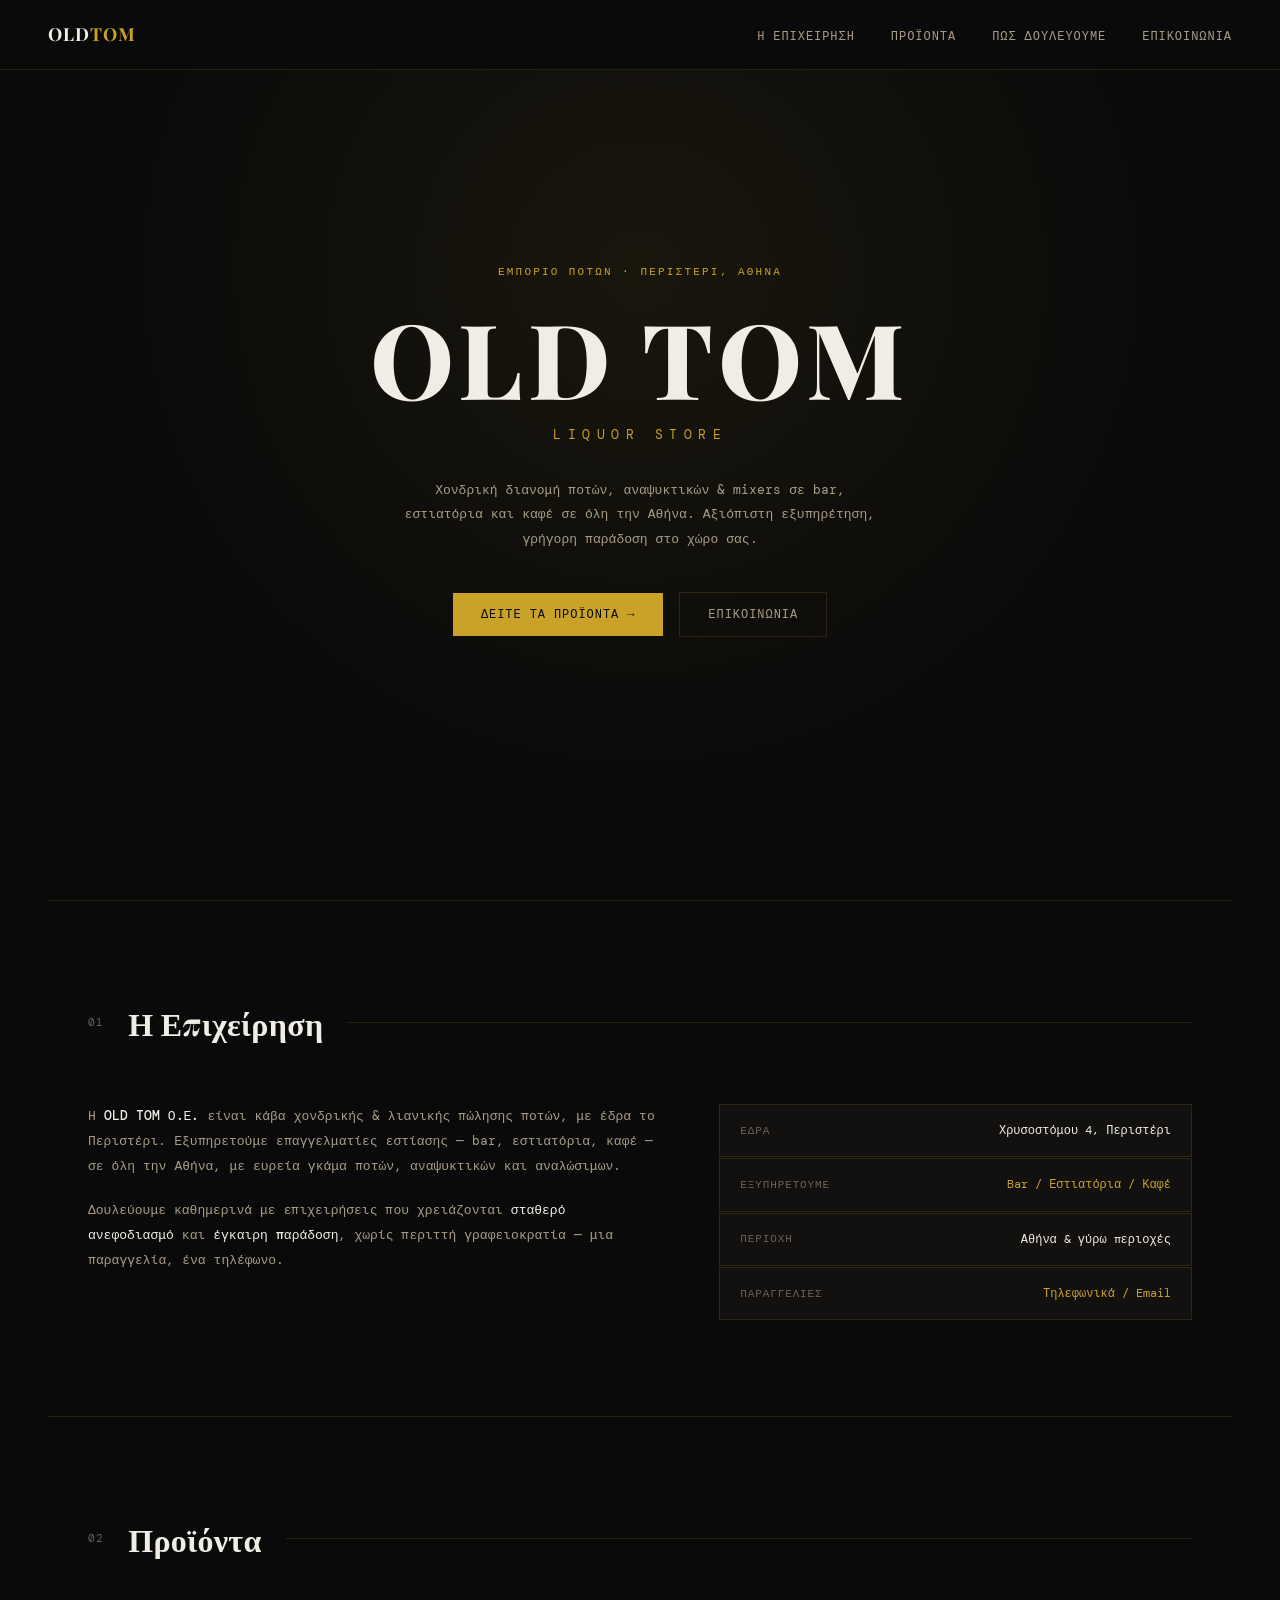
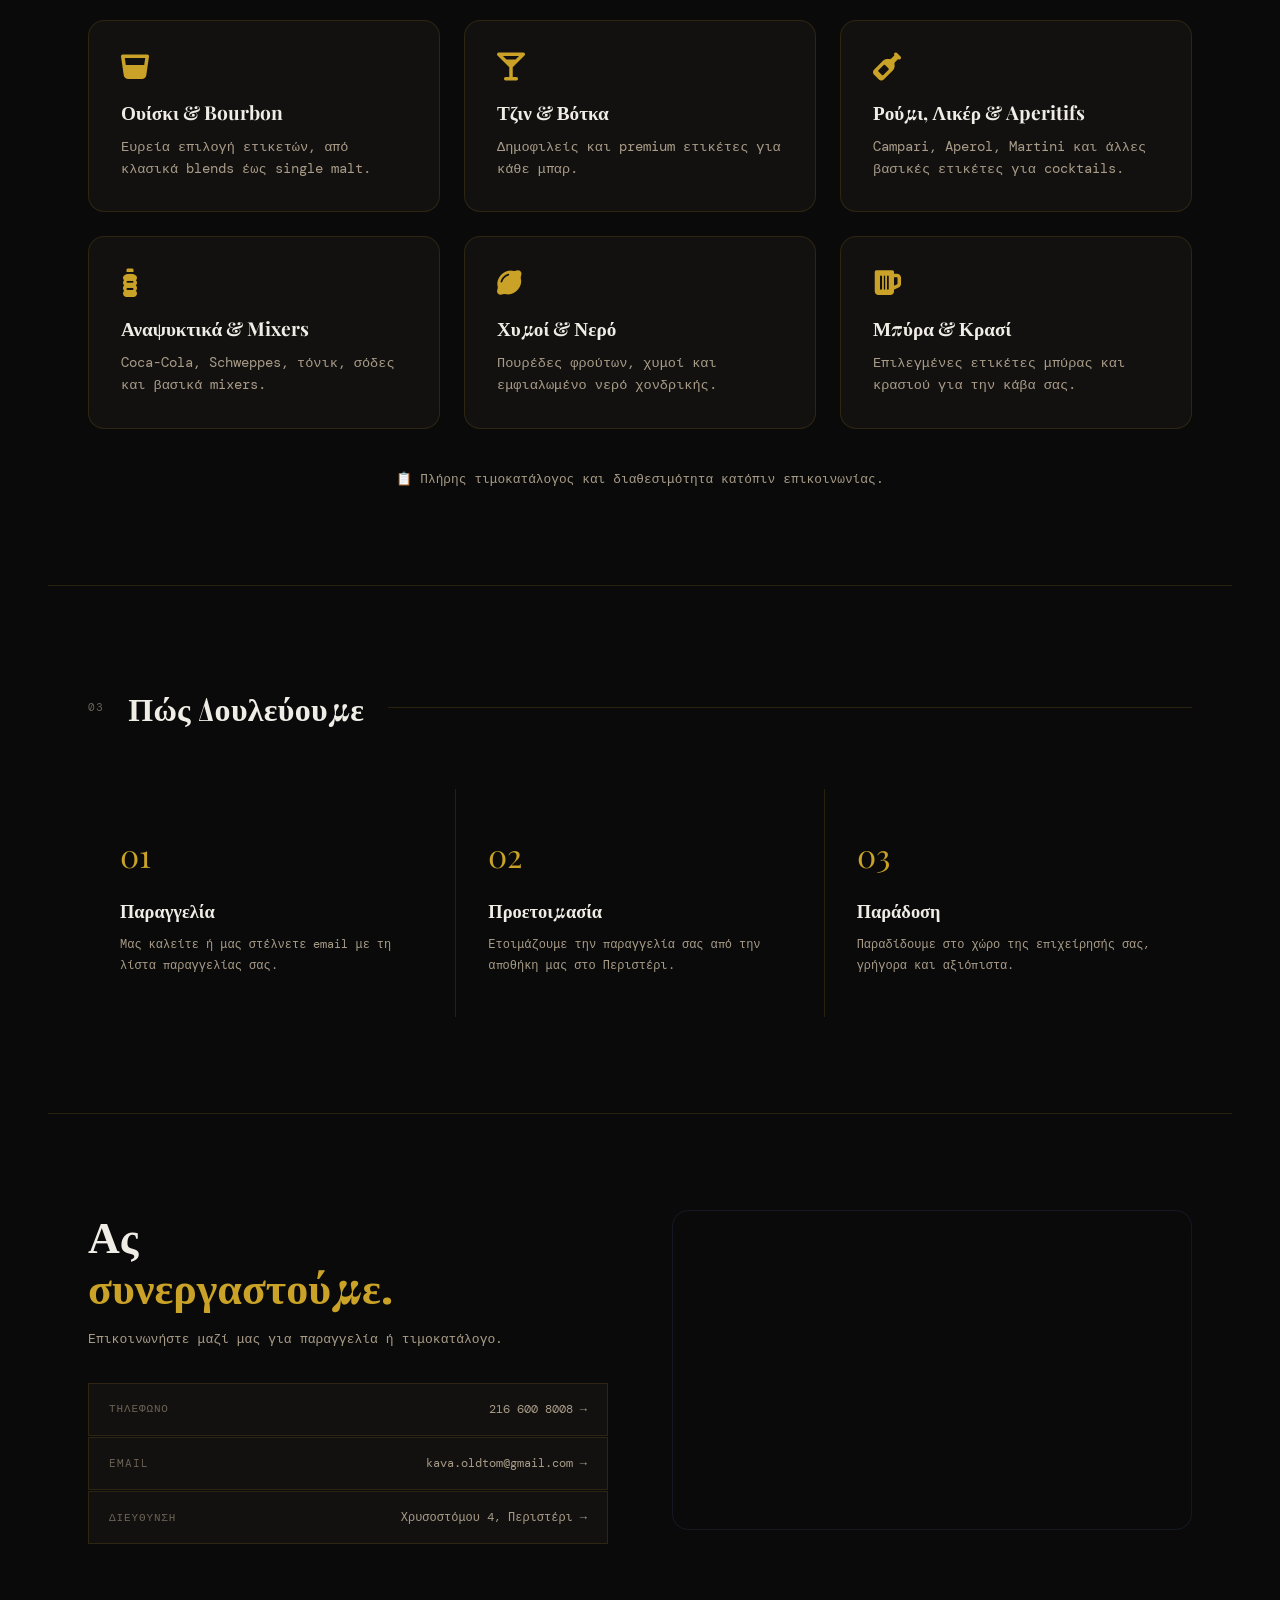
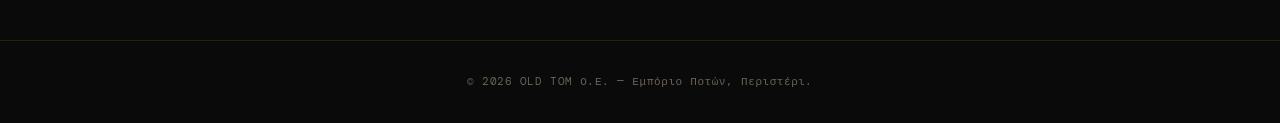
==== index.html @ d813fbea "Add initial OLD TOM liquor store site draft Demo built from business info on delivery slips (name, a" ====
<!DOCTYPE html>
<html lang="el">
<head>
<meta charset="UTF-8">
<meta name="viewport" content="width=device-width, initial-scale=1.0">
<meta name="description" content="OLD TOM – Εμπόριο Ποτών. Χονδρική διανομή ποτών, αναψυκτικών και mixers σε bar, εστιατόρια και καφέ στην Αθήνα. Γρήγορη παράδοση, αξιόπιστη εξυπηρέτηση.">
<title>OLD TOM | Εμπόριο Ποτών – Περιστέρι, Αθήνα</title>
<link rel="canonical" href="https://oldtom.gr/">
<link rel="icon" href="data:image/svg+xml,%3Csvg xmlns='http://www.w3.org/2000/svg' viewBox='0 0 64 64'%3E%3Crect width='64' height='64' rx='14' fill='%230a0a0a'/%3E%3Ctext x='32' y='43' font-family='Georgia,serif' font-size='30' font-weight='700' fill='%23c9a227' text-anchor='middle'%3EOT%3C/text%3E%3C/svg%3E">
<meta property="og:type" content="website">
<meta property="og:site_name" content="OLD TOM">
<meta property="og:title" content="OLD TOM | Εμπόριο Ποτών – Περιστέρι, Αθήνα">
<meta property="og:description" content="Χονδρική διανομή ποτών, αναψυκτικών και mixers σε bar, εστιατόρια και καφέ στην Αθήνα.">
<link href="https://fonts.googleapis.com/css2?family=Playfair+Display:wght@600;700;800&family=DM+Mono:wght@300;400;500&display=swap" rel="stylesheet">
<link rel="stylesheet" href="https://cdnjs.cloudflare.com/ajax/libs/font-awesome/6.5.2/css/all.min.css">
<link rel="stylesheet" href="style.css">
</head>
<body>

<nav>
  <div class="nav-logo">OLD<span>TOM</span></div>
  <ul class="nav-links">
    <li><a href="#about">Η Επιχείρηση</a></li>
    <li><a href="#products">Προϊόντα</a></li>
    <li><a href="#how">Πώς Δουλεύουμε</a></li>
    <li><a href="#contact">Επικοινωνία</a></li>
  </ul>
  <button class="menu-toggle" aria-label="Toggle menu" aria-expanded="false">
    <span></span><span></span><span></span>
  </button>
</nav>

<header class="hero">
  <div class="hero-inner">
    <div class="hero-tag">Εμπόριο Ποτών · Περιστέρι, Αθήνα</div>
    <h1 class="hero-name">OLD TOM</h1>
    <p class="hero-sub">LIQUOR STORE</p>
    <p class="hero-desc">Χονδρική διανομή ποτών, αναψυκτικών &amp; mixers σε bar, εστιατόρια και καφέ σε όλη την Αθήνα. Αξιόπιστη εξυπηρέτηση, γρήγορη παράδοση στο χώρο σας.</p>
    <div class="hero-ctas">
      <a href="#products" class="btn-primary">Δείτε τα προϊόντα →</a>
      <a href="#contact" class="btn-ghost">Επικοινωνία</a>
    </div>
  </div>
</header>

<div class="full-divider"></div>

<section id="about">
  <div class="section-header reveal">
    <span class="section-num">01</span>
    <h2 class="section-title">Η Επιχείρηση</h2>
    <div class="section-line"></div>
  </div>
  <div class="about-grid">
    <div class="about-text reveal">
      <p>Η <strong>OLD TOM Ο.Ε.</strong> είναι κάβα χονδρικής &amp; λιανικής πώλησης ποτών, με έδρα το Περιστέρι. Εξυπηρετούμε επαγγελματίες εστίασης — bar, εστιατόρια, καφέ — σε όλη την Αθήνα, με ευρεία γκάμα ποτών, αναψυκτικών και αναλώσιμων.</p>
      <p>Δουλεύουμε καθημερινά με επιχειρήσεις που χρειάζονται <strong>σταθερό ανεφοδιασμό</strong> και <strong>έγκαιρη παράδοση</strong>, χωρίς περιττή γραφειοκρατία — μια παραγγελία, ένα τηλέφωνο.</p>
    </div>
    <div class="about-details reveal">
      <div class="detail-row"><span class="detail-key">Έδρα</span><span class="detail-val">Χρυσοστόμου 4, Περιστέρι</span></div>
      <div class="detail-row"><span class="detail-key">Εξυπηρετούμε</span><span class="detail-val accent">Bar / Εστιατόρια / Καφέ</span></div>
      <div class="detail-row"><span class="detail-key">Περιοχή</span><span class="detail-val">Αθήνα &amp; γύρω περιοχές</span></div>
      <div class="detail-row"><span class="detail-key">Παραγγελίες</span><span class="detail-val accent">Τηλεφωνικά / Email</span></div>
    </div>
  </div>
</section>

<div class="full-divider"></div>

<section id="products">
  <div class="section-header reveal">
    <span class="section-num">02</span>
    <h2 class="section-title">Προϊόντα</h2>
    <div class="section-line"></div>
  </div>
  <div class="products-grid reveal">
    <div class="product-card">
      <i class="fas fa-whiskey-glass product-icon"></i>
      <h3>Ουίσκι &amp; Bourbon</h3>
      <p>Ευρεία επιλογή ετικετών, από κλασικά blends έως single malt.</p>
    </div>
    <div class="product-card">
      <i class="fas fa-martini-glass product-icon"></i>
      <h3>Τζιν &amp; Βότκα</h3>
      <p>Δημοφιλείς και premium ετικέτες για κάθε μπαρ.</p>
    </div>
    <div class="product-card">
      <i class="fas fa-wine-bottle product-icon"></i>
      <h3>Ρούμι, Λικέρ &amp; Aperitifs</h3>
      <p>Campari, Aperol, Martini και άλλες βασικές ετικέτες για cocktails.</p>
    </div>
    <div class="product-card">
      <i class="fas fa-bottle-water product-icon"></i>
      <h3>Αναψυκτικά &amp; Mixers</h3>
      <p>Coca-Cola, Schweppes, τόνικ, σόδες και βασικά mixers.</p>
    </div>
    <div class="product-card">
      <i class="fas fa-lemon product-icon"></i>
      <h3>Χυμοί &amp; Νερό</h3>
      <p>Πουρέδες φρούτων, χυμοί και εμφιαλωμένο νερό χονδρικής.</p>
    </div>
    <div class="product-card">
      <i class="fas fa-beer-mug-empty product-icon"></i>
      <h3>Μπύρα &amp; Κρασί</h3>
      <p>Επιλεγμένες ετικέτες μπύρας και κρασιού για την κάβα σας.</p>
    </div>
  </div>
  <div class="note">📋 Πλήρης τιμοκατάλογος και διαθεσιμότητα κατόπιν επικοινωνίας.</div>
</section>

<div class="full-divider"></div>

<section id="how">
  <div class="section-header reveal">
    <span class="section-num">03</span>
    <h2 class="section-title">Πώς Δουλεύουμε</h2>
    <div class="section-line"></div>
  </div>
  <div class="steps-grid reveal">
    <div class="step-card">
      <div class="step-num">01</div>
      <h3>Παραγγελία</h3>
      <p>Μας καλείτε ή μας στέλνετε email με τη λίστα παραγγελίας σας.</p>
    </div>
    <div class="step-card">
      <div class="step-num">02</div>
      <h3>Προετοιμασία</h3>
      <p>Ετοιμάζουμε την παραγγελία σας από την αποθήκη μας στο Περιστέρι.</p>
    </div>
    <div class="step-card">
      <div class="step-num">03</div>
      <h3>Παράδοση</h3>
      <p>Παραδίδουμε στο χώρο της επιχείρησής σας, γρήγορα και αξιόπιστα.</p>
    </div>
  </div>
</section>

<div class="full-divider"></div>

<section id="contact">
  <div class="contact-inner">
    <div class="contact-left reveal">
      <h2>Ας<br><span>συνεργαστούμε.</span></h2>
      <p>Επικοινωνήστε μαζί μας για παραγγελία ή τιμοκατάλογο.</p>
      <div class="contact-links">
        <a href="tel:+302166008008" class="contact-link"><span class="contact-link-label">Τηλέφωνο</span><span class="contact-link-val">216 600 8008 →</span></a>
        <a href="mailto:kava.oldtom@gmail.com" class="contact-link"><span class="contact-link-label">Email</span><span class="contact-link-val">kava.oldtom@gmail.com →</span></a>
        <a href="https://www.google.com/maps/search/?api=1&query=Χρυσοστόμου+4+Περιστέρι" target="_blank" rel="noopener noreferrer" class="contact-link"><span class="contact-link-label">Διεύθυνση</span><span class="contact-link-val">Χρυσοστόμου 4, Περιστέρι →</span></a>
      </div>
    </div>
    <div class="contact-right reveal">
      <iframe title="Χάρτης OLD TOM" class="map-embed" loading="lazy" referrerpolicy="no-referrer-when-downgrade" src="https://www.google.com/maps?q=Χρυσοστόμου+4+Περιστέρι+Αθήνα&output=embed"></iframe>
    </div>
  </div>
</section>

<footer>
  <p>© 2026 OLD TOM Ο.Ε. — Εμπόριο Ποτών, Περιστέρι.</p>
</footer>

<script src="script.js"></script>
</body>
</html>
---- style.css ----
*, *::before, *::after { margin: 0; padding: 0; box-sizing: border-box; }

:root {
  --bg: #0a0a0a;
  --bg2: #131110;
  --bg3: #1c1815;
  --border: rgba(201,162,39,0.15);
  --border-hover: rgba(201,162,39,0.35);
  --text: #f0ede6;
  --text-muted: #a89c88;
  --text-dim: #6b6255;
  --accent: #c9a227;
  --accent-soft: rgba(201,162,39,0.12);
  --mono: 'DM Mono', monospace;
  --serif: 'Playfair Display', serif;
}

html { scroll-behavior: smooth; }

body {
  background: var(--bg);
  color: var(--text);
  font-family: var(--mono);
  line-height: 1.6;
  overflow-x: hidden;
}

nav {
  position: fixed;
  top: 0; left: 0; right: 0;
  z-index: 100;
  padding: 1.25rem 3rem;
  display: flex;
  justify-content: space-between;
  align-items: center;
  border-bottom: 1px solid var(--border);
  background: rgba(10,10,10,0.9);
  backdrop-filter: blur(12px);
}

.nav-logo { font-family: var(--serif); font-size: 18px; font-weight: 700; letter-spacing: 0.05em; color: var(--text); }
.nav-logo span { color: var(--accent); }

.nav-links { display: flex; gap: 2.25rem; list-style: none; }
.nav-links a { font-size: 12px; color: var(--text-muted); text-decoration: none; letter-spacing: 0.08em; text-transform: uppercase; transition: color 0.2s; }
.nav-links a:hover { color: var(--accent); }

.menu-toggle {
  display: none;
  flex-direction: column;
  justify-content: center;
  gap: 5px;
  width: 32px;
  height: 32px;
  background: none;
  border: none;
  cursor: pointer;
  padding: 0;
}
.menu-toggle span { display: block; width: 100%; height: 2px; background: var(--text); transition: transform 0.25s ease, opacity 0.25s ease; }
.menu-toggle[aria-expanded="true"] span:nth-child(1) { transform: translateY(7px) rotate(45deg); }
.menu-toggle[aria-expanded="true"] span:nth-child(2) { opacity: 0; }
.menu-toggle[aria-expanded="true"] span:nth-child(3) { transform: translateY(-7px) rotate(-45deg); }

.hero {
  min-height: 100vh;
  display: flex;
  align-items: center;
  justify-content: center;
  text-align: center;
  padding: 0 1.5rem;
  background: radial-gradient(ellipse at 50% 30%, rgba(201,162,39,0.08), transparent 60%);
}

.hero-inner { max-width: 720px; }

.hero-tag {
  font-size: 11px;
  color: var(--accent);
  letter-spacing: 0.2em;
  text-transform: uppercase;
  margin-bottom: 1.5rem;
}

.hero-name {
  font-family: var(--serif);
  font-size: clamp(3.5rem, 10vw, 6.5rem);
  font-weight: 800;
  letter-spacing: 0.05em;
  line-height: 1;
  color: var(--text);
}

.hero-sub {
  font-size: 13px;
  letter-spacing: 0.5em;
  color: var(--accent);
  margin: 1rem 0 2rem;
}

.hero-desc {
  font-size: 13px;
  color: var(--text-muted);
  line-height: 1.9;
  max-width: 480px;
  margin: 0 auto 2.5rem;
}

.hero-ctas { display: flex; gap: 1rem; align-items: center; justify-content: center; flex-wrap: wrap; }

.btn-primary {
  background: var(--accent);
  color: #0a0a0a;
  padding: 0.75rem 1.75rem;
  font-family: var(--mono);
  font-size: 12px;
  font-weight: 500;
  letter-spacing: 0.08em;
  text-transform: uppercase;
  text-decoration: none;
  border: none;
  cursor: pointer;
  transition: opacity 0.2s, transform 0.2s;
}
.btn-primary:hover { opacity: 0.85; transform: translateY(-1px); }

.btn-ghost {
  color: var(--text-muted);
  padding: 0.75rem 1.75rem;
  font-size: 12px;
  letter-spacing: 0.08em;
  text-transform: uppercase;
  text-decoration: none;
  border: 1px solid var(--border);
  transition: border-color 0.2s, color 0.2s;
}
.btn-ghost:hover { border-color: var(--border-hover); color: var(--text); }

section { padding: 6rem 3rem; max-width: 1200px; margin: 0 auto; }

.section-header { display: flex; align-items: center; gap: 1.5rem; margin-bottom: 3.5rem; }
.section-num { font-size: 11px; color: var(--text-dim); letter-spacing: 0.1em; }
.section-title { font-family: var(--serif); font-size: 2rem; font-weight: 700; letter-spacing: 0.01em; }
.section-line { flex: 1; height: 1px; background: var(--border); }

.about-grid { display: grid; grid-template-columns: 1.2fr 1fr; gap: 4rem; align-items: start; }
.about-text p { font-size: 13px; color: var(--text-muted); line-height: 1.9; margin-bottom: 1.25rem; }
.about-text p strong { color: var(--text); font-weight: 500; }

.about-details { display: flex; flex-direction: column; gap: 1px; }
.detail-row { display: flex; justify-content: space-between; align-items: center; padding: 1rem 1.25rem; background: var(--bg2); border: 1px solid var(--border); gap: 1rem; }
.detail-key { font-size: 11px; color: var(--text-dim); letter-spacing: 0.08em; text-transform: uppercase; white-space: nowrap; }
.detail-val { font-size: 12px; color: var(--text); text-align: right; }
.detail-val.accent { color: var(--accent); }

.products-grid { display: grid; grid-template-columns: repeat(3, 1fr); gap: 1.5rem; margin-top: 2rem; }
.product-card { background: var(--bg2); border: 1px solid var(--border); border-radius: 16px; padding: 2rem; transition: all 0.2s; }
.product-card:hover { transform: translateY(-5px); border-color: var(--accent); box-shadow: 0 20px 30px -15px rgba(201,162,39,0.15); }
.product-icon { font-size: 1.75rem; color: var(--accent); margin-bottom: 1rem; }
.product-card h3 { font-family: var(--serif); font-size: 1.2rem; margin-bottom: 0.5rem; color: var(--text); }
.product-card p { color: var(--text-muted); font-size: 0.85rem; line-height: 1.6; }
.note { text-align: center; margin-top: 2.5rem; font-size: 0.8rem; color: var(--text-muted); }

.steps-grid { display: grid; grid-template-columns: repeat(3, 1fr); gap: 1px; background: var(--border); margin-top: 1rem; }
.step-card { background: var(--bg); padding: 2.5rem 2rem; }
.step-num { font-family: var(--serif); font-size: 2rem; color: var(--accent); margin-bottom: 1rem; }
.step-card h3 { font-family: var(--serif); font-size: 1.15rem; margin-bottom: 0.5rem; color: var(--text); }
.step-card p { font-size: 12px; color: var(--text-muted); line-height: 1.8; }

.contact-inner { display: grid; grid-template-columns: 1fr 1fr; gap: 4rem; align-items: start; }
.contact-left h2 { font-family: var(--serif); font-size: 2.75rem; font-weight: 800; line-height: 1.15; margin-bottom: 1rem; }
.contact-left h2 span { color: var(--accent); }
.contact-left p { font-size: 13px; color: var(--text-muted); line-height: 1.8; margin-bottom: 2rem; }
.contact-links { display: flex; flex-direction: column; gap: 1px; }
.contact-link { display: flex; justify-content: space-between; align-items: center; padding: 1rem 1.25rem; background: var(--bg2); border: 1px solid var(--border); text-decoration: none; color: var(--text); transition: border-color 0.2s, background 0.2s; gap: 1rem; }
.contact-link:hover { border-color: var(--border-hover); background: var(--bg3); }
.contact-link-label { font-size: 11px; color: var(--text-dim); letter-spacing: 0.08em; text-transform: uppercase; white-space: nowrap; }
.contact-link-val { font-size: 12px; color: var(--text-muted); text-align: right; }

.map-embed { width: 100%; height: 100%; min-height: 320px; border: 1px solid var(--border); border-radius: 16px; filter: grayscale(0.3) invert(0.92) contrast(0.9); }

footer { border-top: 1px solid var(--border); padding: 2rem 3rem; text-align: center; }
footer p { font-size: 11px; color: var(--text-dim); letter-spacing: 0.05em; }

.full-divider { height: 1px; background: var(--border); margin: 0 3rem; }

.reveal { opacity: 0; transform: translateY(24px); transition: opacity 0.6s ease, transform 0.6s ease; }
.reveal.visible { opacity: 1; transform: translateY(0); }

@media (max-width: 768px) {
  nav { padding: 1rem 1.5rem; }
  .menu-toggle { display: flex; }
  .nav-links {
    display: none;
    flex-direction: column;
    gap: 0;
    width: 100%;
    order: 3;
    margin-top: 1rem;
    border-top: 1px solid var(--border);
  }
  .nav-links.active { display: flex; }
  .nav-links li { width: 100%; }
  .nav-links a { display: block; padding: 0.9rem 0; }
  section { padding: 4rem 1.5rem; }
  .about-grid, .contact-inner { grid-template-columns: 1fr; }
  .products-grid { grid-template-columns: 1fr 1fr; }
  .steps-grid { grid-template-columns: 1fr; }
  .full-divider { margin: 0 1.5rem; }
  .detail-row { flex-direction: column; align-items: flex-start; gap: 0.25rem; }
  .detail-val { text-align: left; }
}

@media (max-width: 480px) {
  .products-grid { grid-template-columns: 1fr; }
}
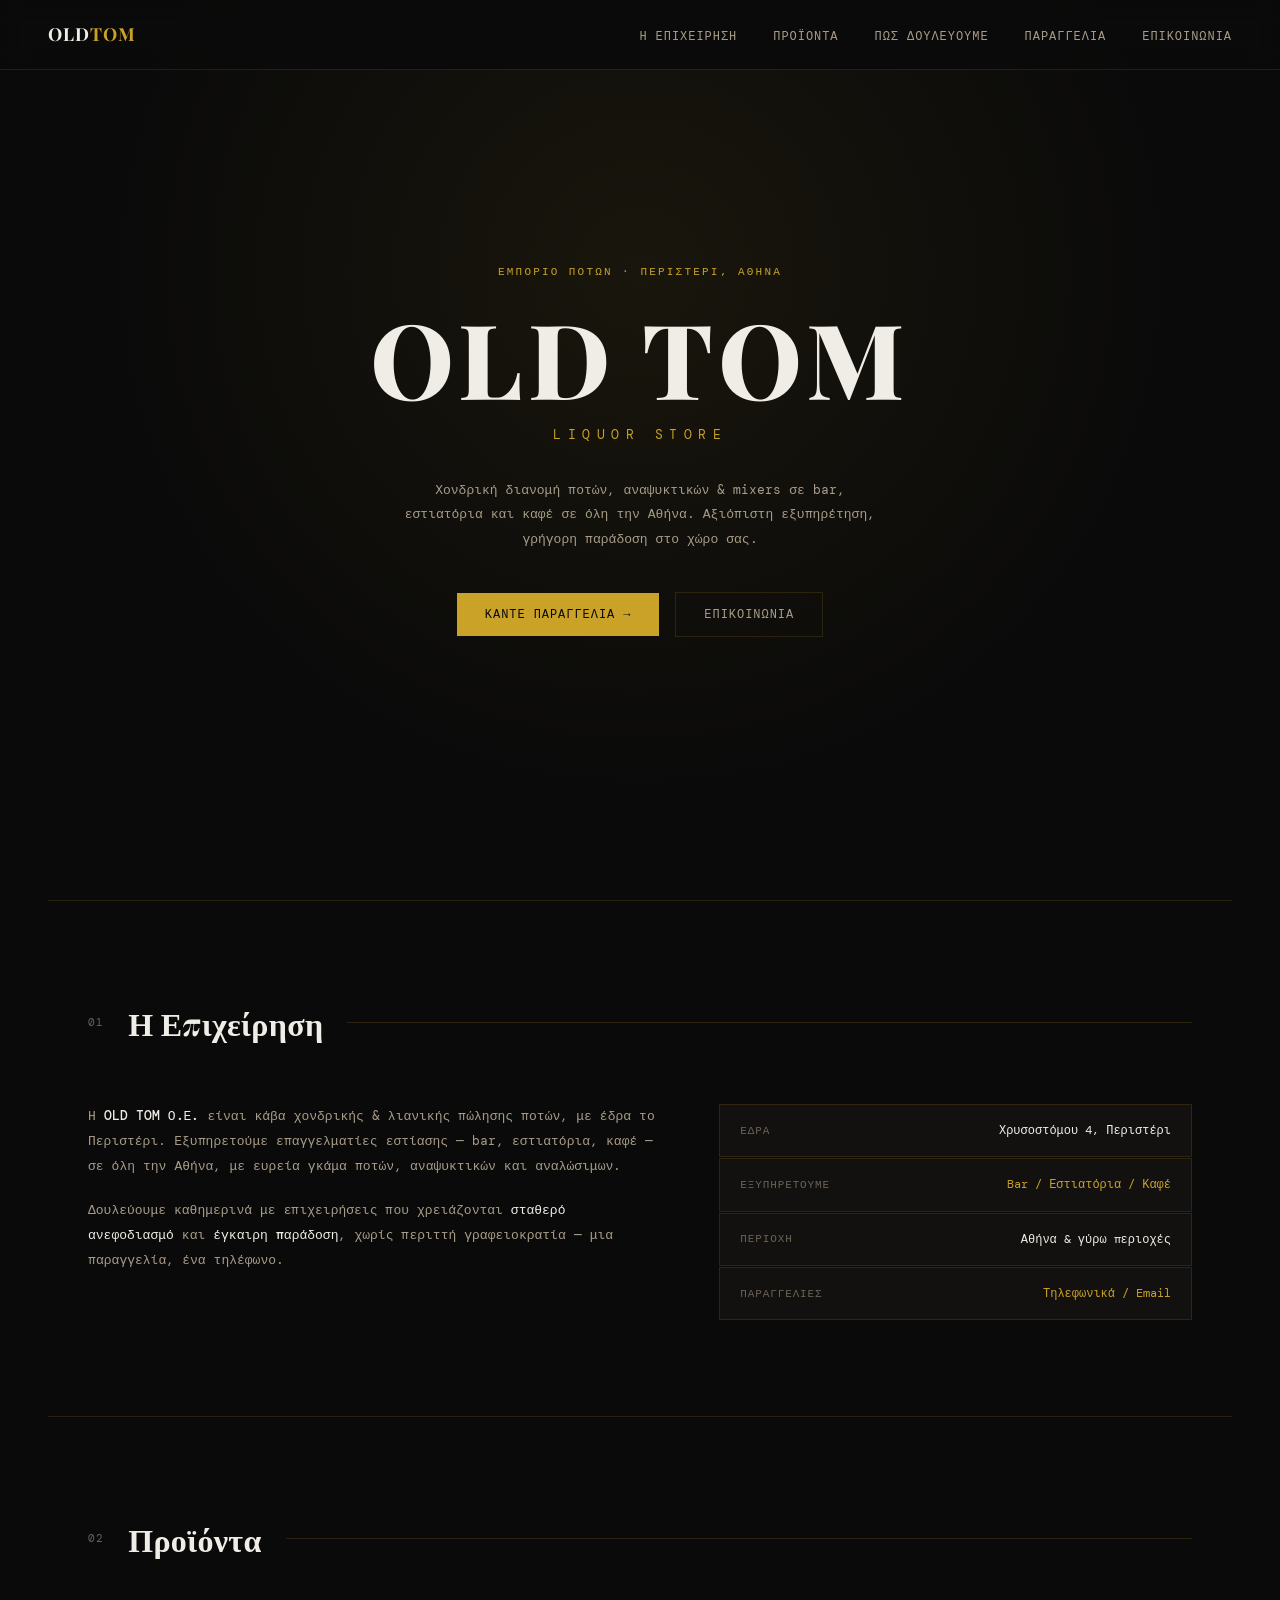
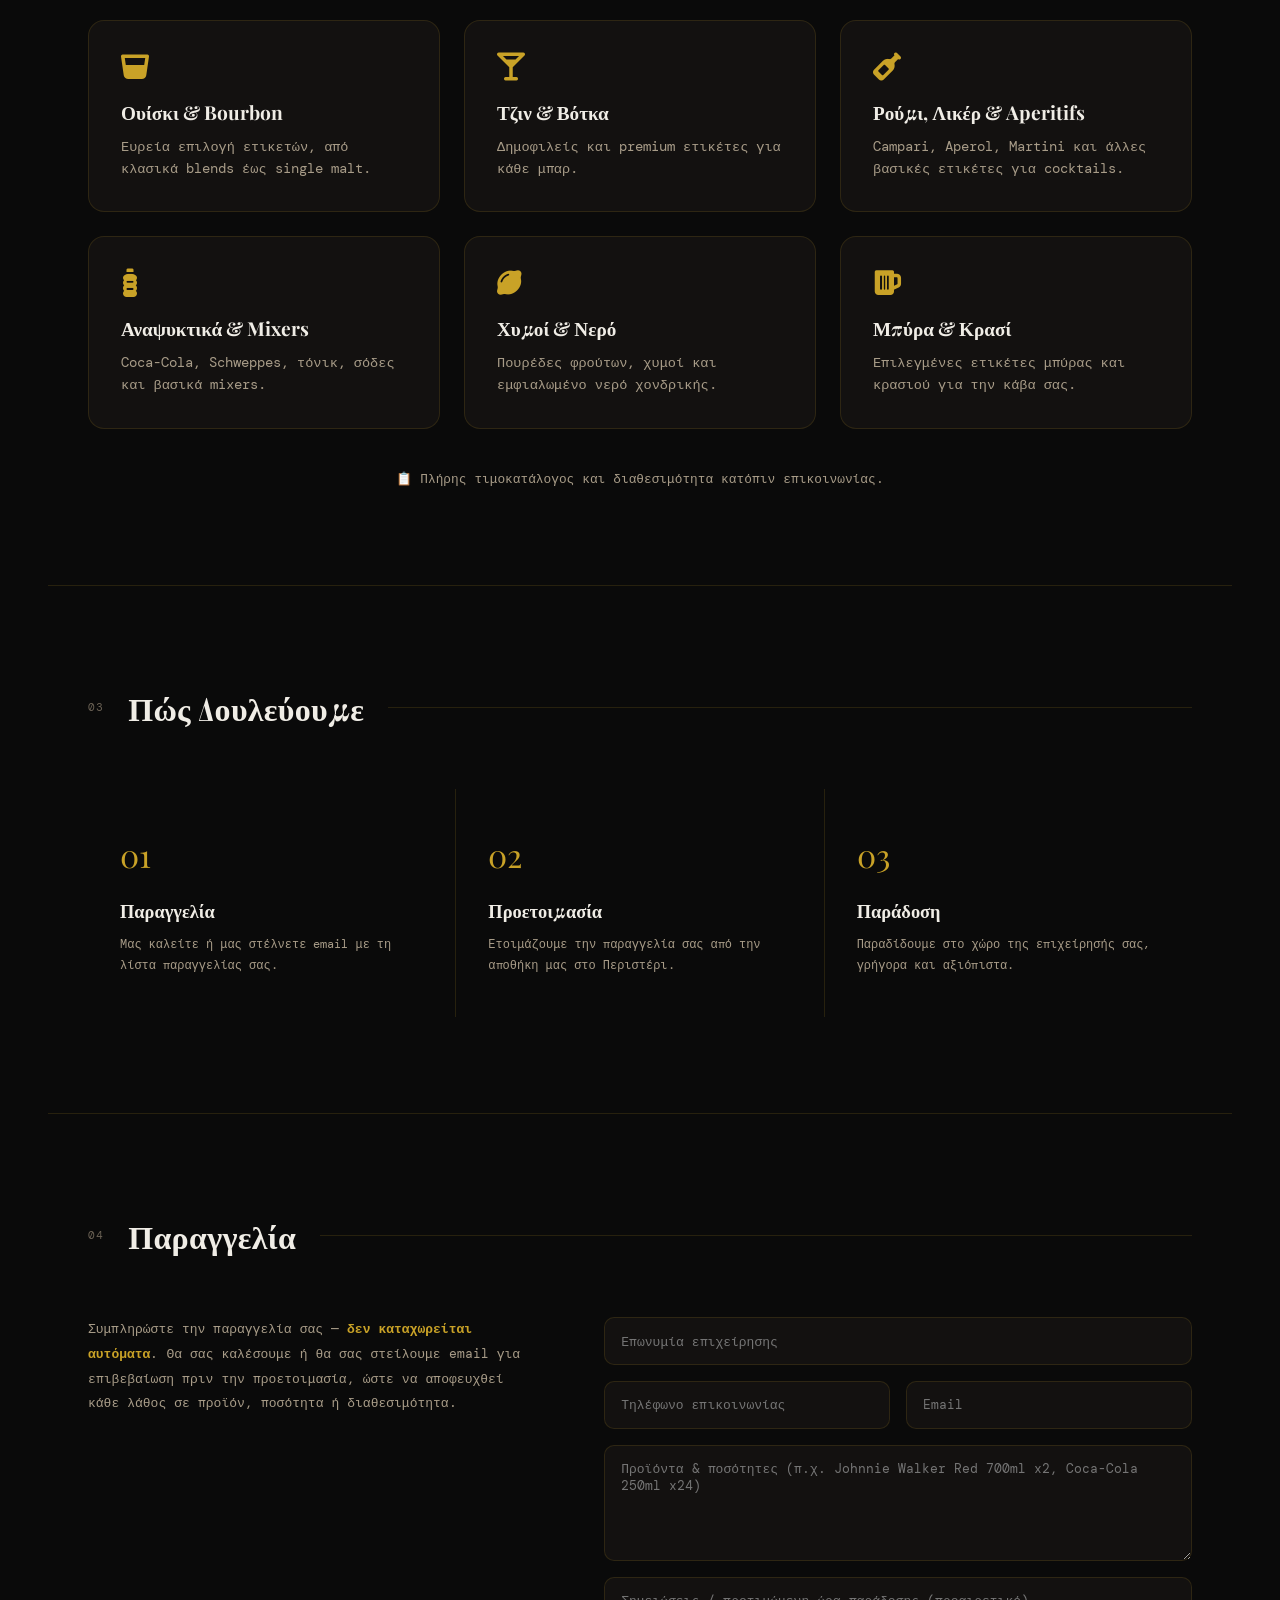
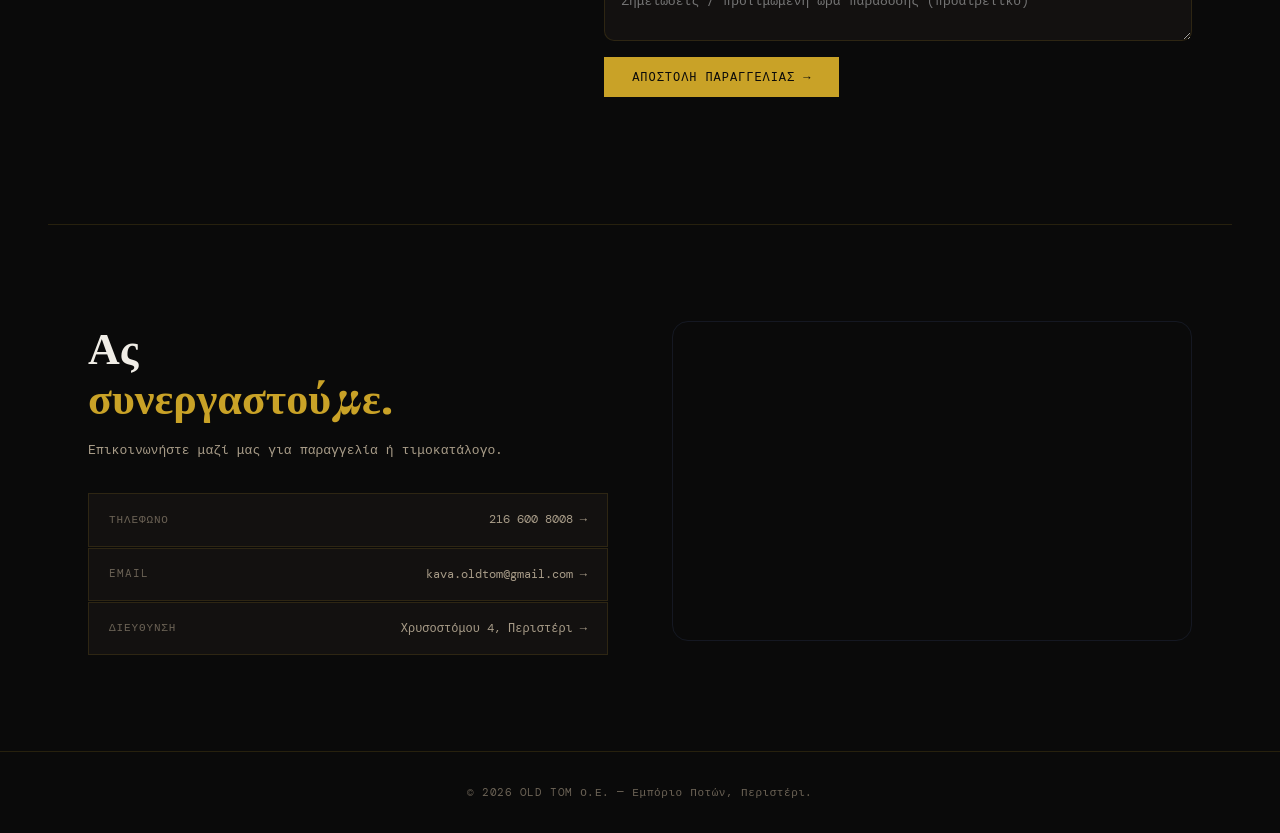
==== commit f8b0e0a5: "Add order request form (email-based, no auto-insertion) Customer submits desired items/quantities; n" ====
--- a/index.html
+++ b/index.html
@@ -5,7 +5,7 @@
 <meta name="viewport" content="width=device-width, initial-scale=1.0">
 <meta name="description" content="OLD TOM – Εμπόριο Ποτών. Χονδρική διανομή ποτών, αναψυκτικών και mixers σε bar, εστιατόρια και καφέ στην Αθήνα. Γρήγορη παράδοση, αξιόπιστη εξυπηρέτηση.">
 <title>OLD TOM | Εμπόριο Ποτών – Περιστέρι, Αθήνα</title>
-<link rel="canonical" href="https://oldtom.gr/">
+<link rel="canonical" href="https://nikogiannis-vlamis.github.io/oldtom-site/">
 <link rel="icon" href="data:image/svg+xml,%3Csvg xmlns='http://www.w3.org/2000/svg' viewBox='0 0 64 64'%3E%3Crect width='64' height='64' rx='14' fill='%230a0a0a'/%3E%3Ctext x='32' y='43' font-family='Georgia,serif' font-size='30' font-weight='700' fill='%23c9a227' text-anchor='middle'%3EOT%3C/text%3E%3C/svg%3E">
 <meta property="og:type" content="website">
 <meta property="og:site_name" content="OLD TOM">
@@ -23,6 +23,7 @@
     <li><a href="#about">Η Επιχείρηση</a></li>
     <li><a href="#products">Προϊόντα</a></li>
     <li><a href="#how">Πώς Δουλεύουμε</a></li>
+    <li><a href="#order">Παραγγελία</a></li>
     <li><a href="#contact">Επικοινωνία</a></li>
   </ul>
   <button class="menu-toggle" aria-label="Toggle menu" aria-expanded="false">
@@ -37,7 +38,7 @@
     <p class="hero-sub">LIQUOR STORE</p>
     <p class="hero-desc">Χονδρική διανομή ποτών, αναψυκτικών &amp; mixers σε bar, εστιατόρια και καφέ σε όλη την Αθήνα. Αξιόπιστη εξυπηρέτηση, γρήγορη παράδοση στο χώρο σας.</p>
     <div class="hero-ctas">
-      <a href="#products" class="btn-primary">Δείτε τα προϊόντα →</a>
+      <a href="#order" class="btn-primary">Κάντε Παραγγελία →</a>
       <a href="#contact" class="btn-ghost">Επικοινωνία</a>
     </div>
   </div>
@@ -137,6 +138,32 @@
 
 <div class="full-divider"></div>
 
+<section id="order">
+  <div class="section-header reveal">
+    <span class="section-num">04</span>
+    <h2 class="section-title">Παραγγελία</h2>
+    <div class="section-line"></div>
+  </div>
+  <div class="order-grid reveal">
+    <div class="order-note">
+      <p>Συμπληρώστε την παραγγελία σας — <strong>δεν καταχωρείται αυτόματα</strong>. Θα σας καλέσουμε ή θα σας στείλουμε email για επιβεβαίωση πριν την προετοιμασία, ώστε να αποφευχθεί κάθε λάθος σε προϊόν, ποσότητα ή διαθεσιμότητα.</p>
+    </div>
+    <form id="order-form" class="order-form">
+      <input type="text" name="business" placeholder="Επωνυμία επιχείρησης" required>
+      <div class="form-row">
+        <input type="tel" name="phone" placeholder="Τηλέφωνο επικοινωνίας" required>
+        <input type="email" name="email" placeholder="Email" required>
+      </div>
+      <textarea name="items" rows="5" placeholder="Προϊόντα &amp; ποσότητες (π.χ. Johnnie Walker Red 700ml x2, Coca-Cola 250ml x24)" required></textarea>
+      <textarea name="notes" rows="2" placeholder="Σημειώσεις / προτιμώμενη ώρα παράδοσης (προαιρετικό)"></textarea>
+      <button type="submit" class="btn-primary">Αποστολή Παραγγελίας →</button>
+      <p class="form-status" aria-live="polite"></p>
+    </form>
+  </div>
+</section>
+
+<div class="full-divider"></div>
+
 <section id="contact">
   <div class="contact-inner">
     <div class="contact-left reveal">
--- a/style.css
+++ b/style.css
@@ -166,6 +166,26 @@
 .step-num { font-family: var(--serif); font-size: 2rem; color: var(--accent); margin-bottom: 1rem; }
 .step-card h3 { font-family: var(--serif); font-size: 1.15rem; margin-bottom: 0.5rem; color: var(--text); }
 .step-card p { font-size: 12px; color: var(--text-muted); line-height: 1.8; }
+
+.order-grid { display: grid; grid-template-columns: 1fr 1.3fr; gap: 4rem; align-items: start; margin-top: 1rem; }
+.order-note p { font-size: 13px; color: var(--text-muted); line-height: 1.9; }
+.order-note strong { color: var(--accent); }
+.order-form { display: flex; flex-direction: column; gap: 1rem; }
+.order-form .form-row { display: flex; gap: 1rem; }
+.order-form input, .order-form textarea {
+  width: 100%;
+  padding: 0.9rem 1rem;
+  background: var(--bg2);
+  border: 1px solid var(--border);
+  border-radius: 10px;
+  color: var(--text);
+  font-family: var(--mono);
+  font-size: 13px;
+  resize: vertical;
+}
+.order-form input:focus, .order-form textarea:focus { outline: none; border-color: var(--accent); }
+.order-form button { align-self: flex-start; }
+.form-status { font-size: 12px; color: var(--accent); min-height: 1.2em; }
 
 .contact-inner { display: grid; grid-template-columns: 1fr 1fr; gap: 4rem; align-items: start; }
 .contact-left h2 { font-family: var(--serif); font-size: 2.75rem; font-weight: 800; line-height: 1.15; margin-bottom: 1rem; }
@@ -203,7 +223,8 @@
   .nav-links li { width: 100%; }
   .nav-links a { display: block; padding: 0.9rem 0; }
   section { padding: 4rem 1.5rem; }
-  .about-grid, .contact-inner { grid-template-columns: 1fr; }
+  .about-grid, .contact-inner, .order-grid { grid-template-columns: 1fr; }
+  .order-form .form-row { flex-direction: column; }
   .products-grid { grid-template-columns: 1fr 1fr; }
   .steps-grid { grid-template-columns: 1fr; }
   .full-divider { margin: 0 1.5rem; }
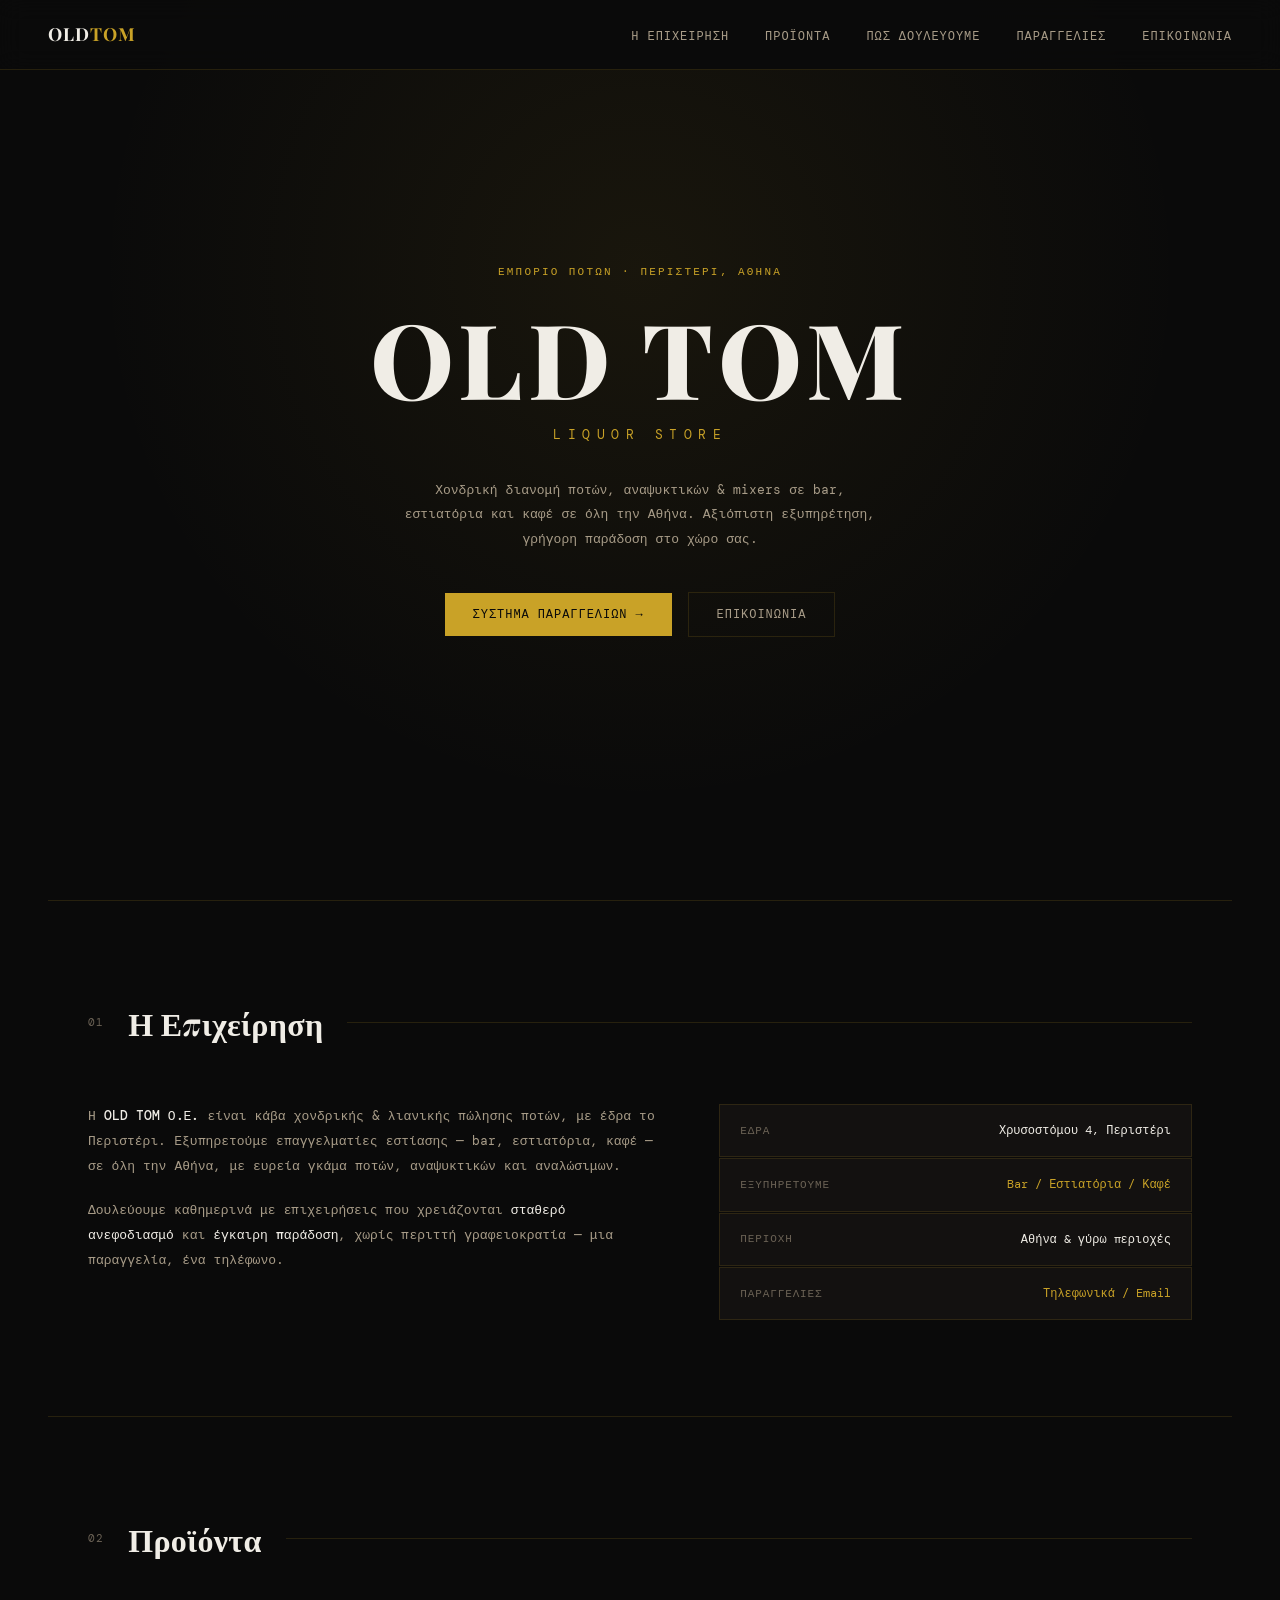
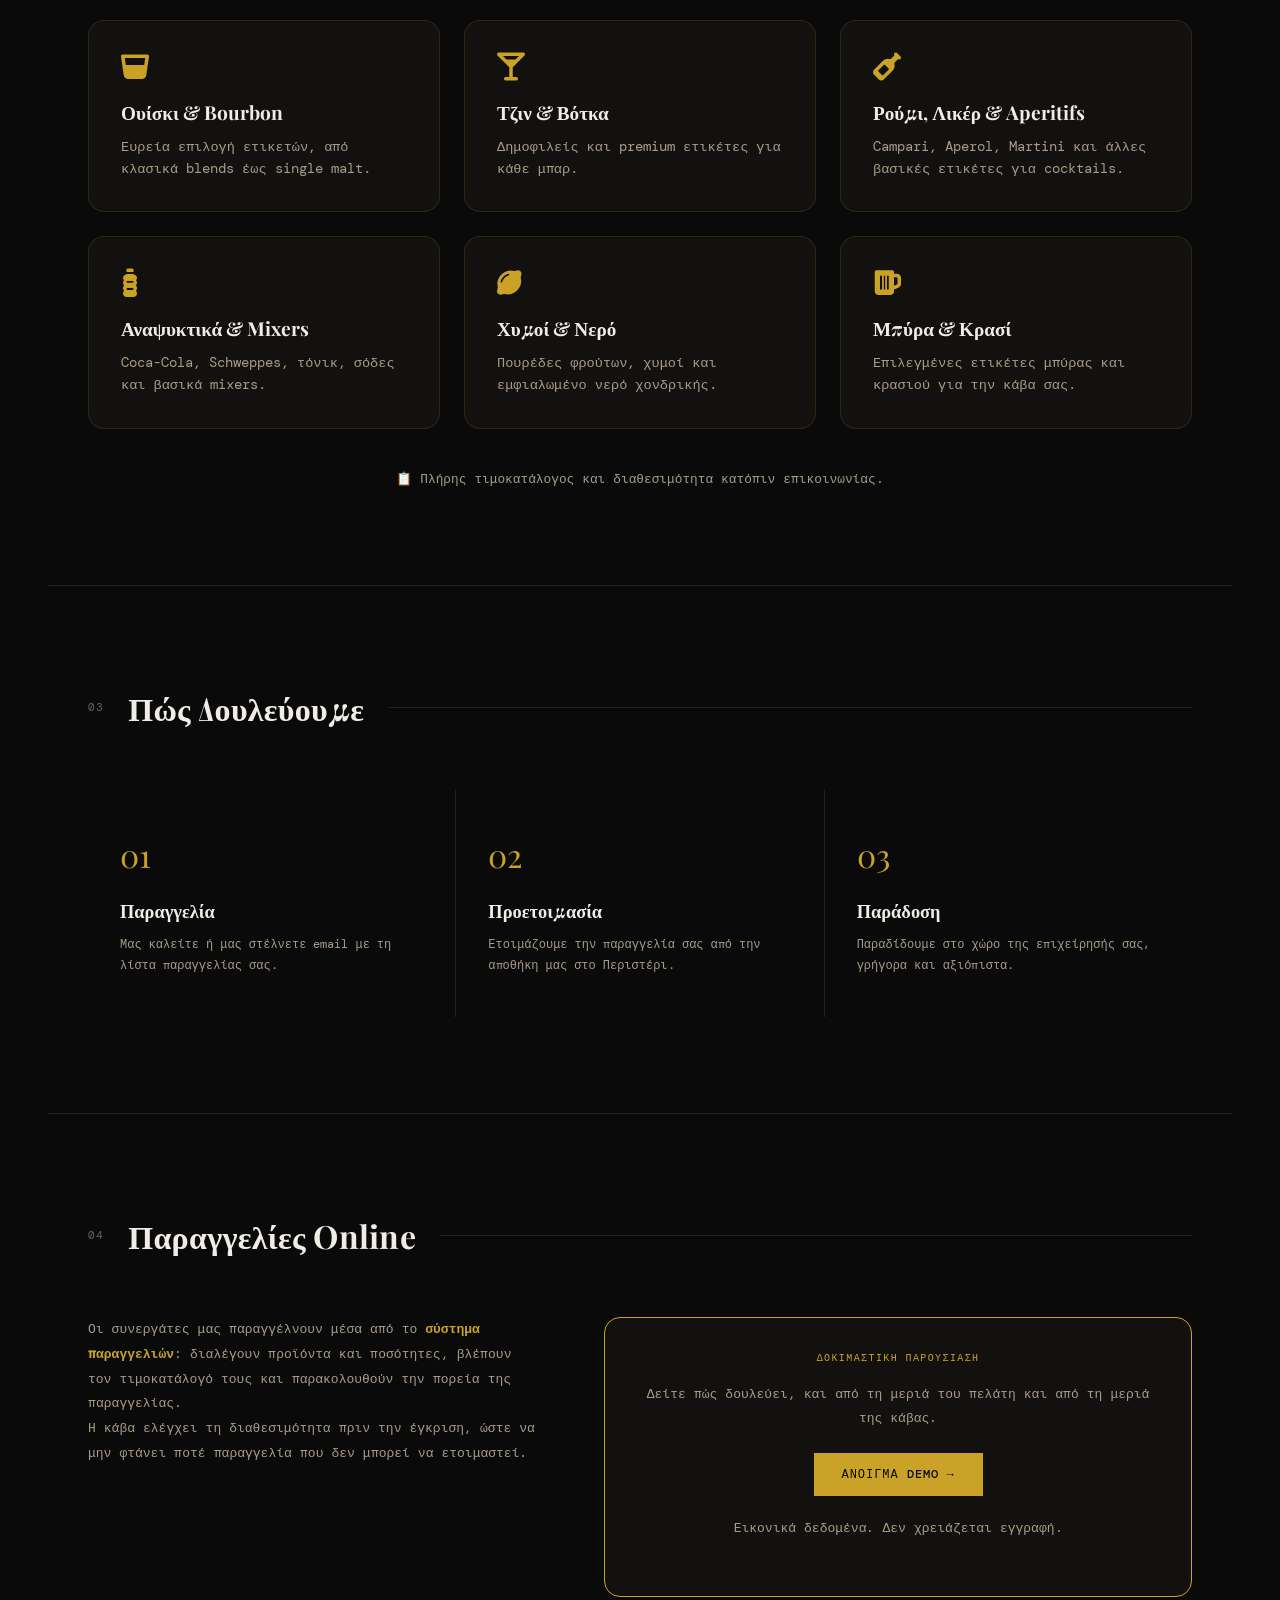
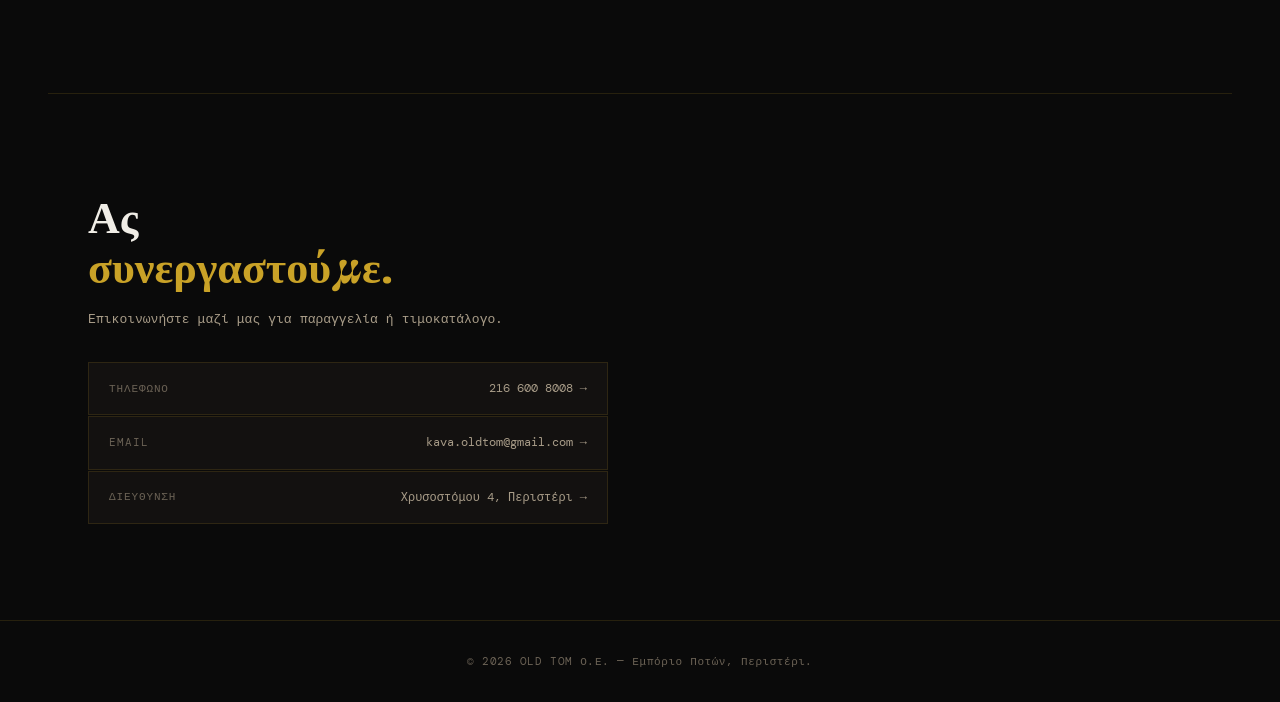
==== commit 1491c3a0: "Add clickable demo of the ordering system so the owner can try it GitHub Pages only serves static fi" ====
--- a/index.html
+++ b/index.html
@@ -23,7 +23,7 @@
     <li><a href="#about">Η Επιχείρηση</a></li>
     <li><a href="#products">Προϊόντα</a></li>
     <li><a href="#how">Πώς Δουλεύουμε</a></li>
-    <li><a href="#order">Παραγγελία</a></li>
+    <li><a href="#order">Παραγγελίες</a></li>
     <li><a href="#contact">Επικοινωνία</a></li>
   </ul>
   <button class="menu-toggle" aria-label="Toggle menu" aria-expanded="false">
@@ -38,7 +38,7 @@
     <p class="hero-sub">LIQUOR STORE</p>
     <p class="hero-desc">Χονδρική διανομή ποτών, αναψυκτικών &amp; mixers σε bar, εστιατόρια και καφέ σε όλη την Αθήνα. Αξιόπιστη εξυπηρέτηση, γρήγορη παράδοση στο χώρο σας.</p>
     <div class="hero-ctas">
-      <a href="#order" class="btn-primary">Κάντε Παραγγελία →</a>
+      <a href="demo.html" class="btn-primary">Σύστημα Παραγγελιών →</a>
       <a href="#contact" class="btn-ghost">Επικοινωνία</a>
     </div>
   </div>
@@ -141,24 +141,20 @@
 <section id="order">
   <div class="section-header reveal">
     <span class="section-num">04</span>
-    <h2 class="section-title">Παραγγελία</h2>
+    <h2 class="section-title">Παραγγελίες Online</h2>
     <div class="section-line"></div>
   </div>
   <div class="order-grid reveal">
     <div class="order-note">
-      <p>Συμπληρώστε την παραγγελία σας — <strong>δεν καταχωρείται αυτόματα</strong>. Θα σας καλέσουμε ή θα σας στείλουμε email για επιβεβαίωση πριν την προετοιμασία, ώστε να αποφευχθεί κάθε λάθος σε προϊόν, ποσότητα ή διαθεσιμότητα.</p>
+      <p>Οι συνεργάτες μας παραγγέλνουν μέσα από το <strong>σύστημα παραγγελιών</strong>: διαλέγουν προϊόντα και ποσότητες, βλέπουν τον τιμοκατάλογό τους και παρακολουθούν την πορεία της παραγγελίας.</p>
+      <p>Η κάβα ελέγχει τη διαθεσιμότητα πριν την έγκριση, ώστε να μην φτάνει ποτέ παραγγελία που δεν μπορεί να ετοιμαστεί.</p>
     </div>
-    <form id="order-form" class="order-form">
-      <input type="text" name="business" placeholder="Επωνυμία επιχείρησης" required>
-      <div class="form-row">
-        <input type="tel" name="phone" placeholder="Τηλέφωνο επικοινωνίας" required>
-        <input type="email" name="email" placeholder="Email" required>
-      </div>
-      <textarea name="items" rows="5" placeholder="Προϊόντα &amp; ποσότητες (π.χ. Johnnie Walker Red 700ml x2, Coca-Cola 250ml x24)" required></textarea>
-      <textarea name="notes" rows="2" placeholder="Σημειώσεις / προτιμώμενη ώρα παράδοσης (προαιρετικό)"></textarea>
-      <button type="submit" class="btn-primary">Αποστολή Παραγγελίας →</button>
-      <p class="form-status" aria-live="polite"></p>
-    </form>
+    <div class="login-cta">
+      <span class="login-cta-tag">Δοκιμαστική παρουσίαση</span>
+      <p>Δείτε πώς δουλεύει, και από τη μεριά του πελάτη και από τη μεριά της κάβας.</p>
+      <a href="demo.html" class="btn-primary">Άνοιγμα demo →</a>
+      <p class="login-cta-note">Εικονικά δεδομένα. Δεν χρειάζεται εγγραφή.</p>
+    </div>
   </div>
 </section>
 
--- a/style.css
+++ b/style.css
@@ -186,6 +186,25 @@
 .order-form input:focus, .order-form textarea:focus { outline: none; border-color: var(--accent); }
 .order-form button { align-self: flex-start; }
 .form-status { font-size: 12px; color: var(--accent); min-height: 1.2em; }
+
+.login-cta {
+  background: var(--bg2);
+  border: 1px solid var(--accent);
+  border-radius: 16px;
+  padding: 2rem;
+  text-align: center;
+}
+.login-cta-tag {
+  display: block;
+  font-size: 10px;
+  letter-spacing: 0.14em;
+  text-transform: uppercase;
+  color: var(--accent);
+  margin-bottom: 1rem;
+}
+.login-cta p { font-size: 13px; color: var(--text-muted); line-height: 1.8; margin-bottom: 1.5rem; }
+.login-cta .btn-primary { display: inline-block; text-decoration: none; }
+.login-cta-note { font-size: 11px; color: var(--text-dim); margin: 1.25rem 0 0; }
 
 .contact-inner { display: grid; grid-template-columns: 1fr 1fr; gap: 4rem; align-items: start; }
 .contact-left h2 { font-family: var(--serif); font-size: 2.75rem; font-weight: 800; line-height: 1.15; margin-bottom: 1rem; }
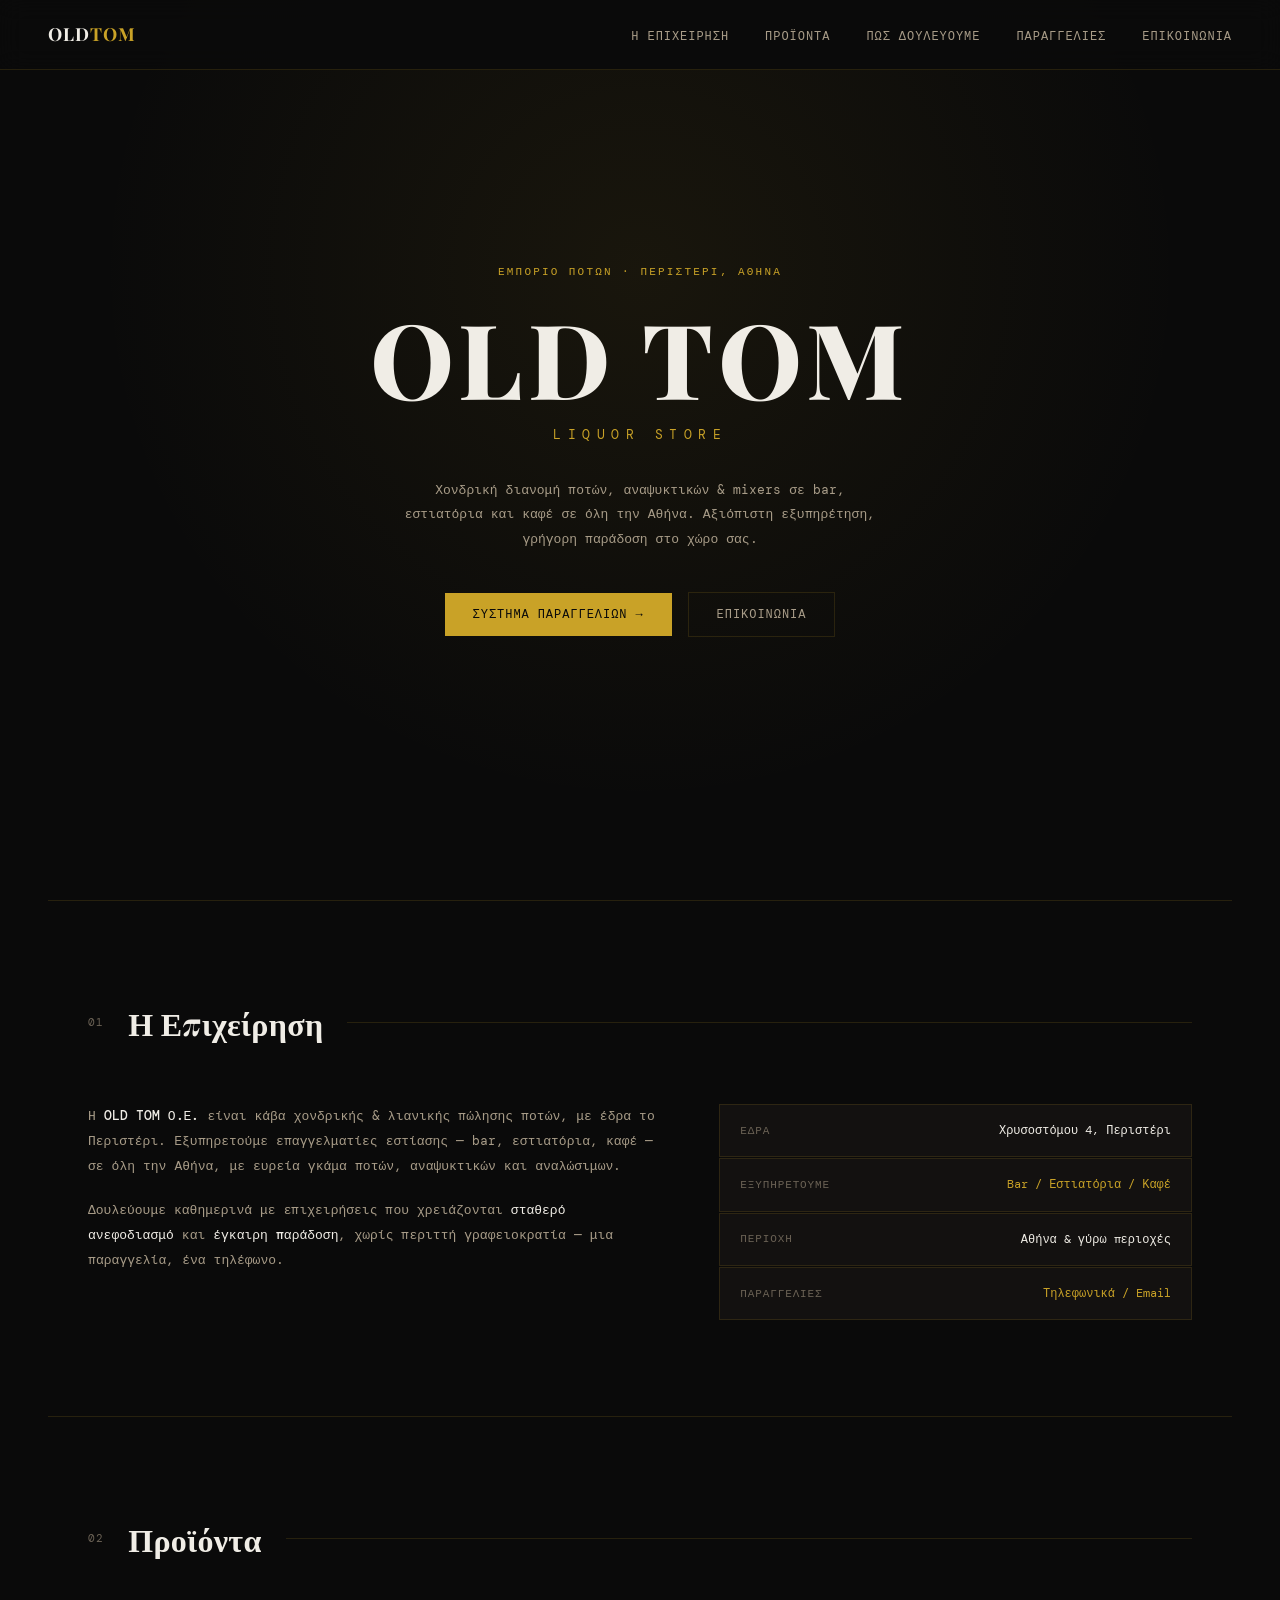
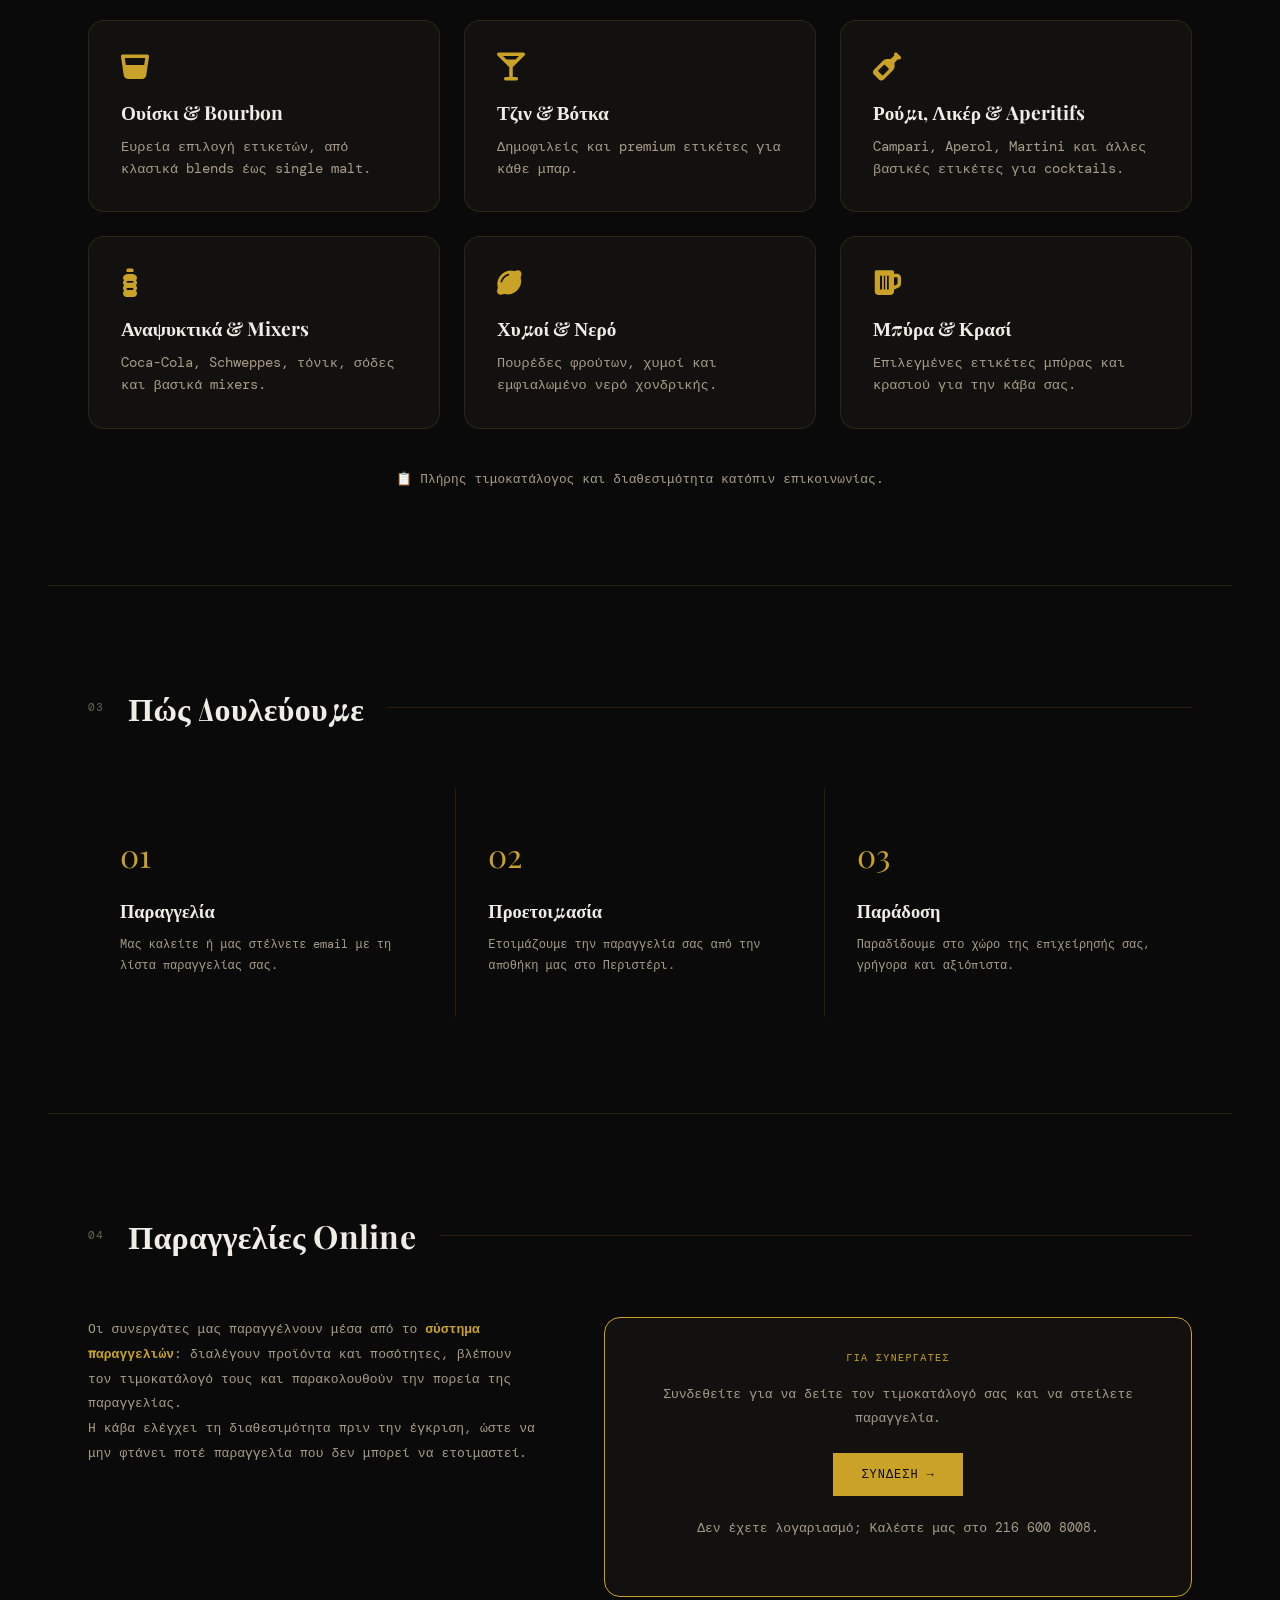
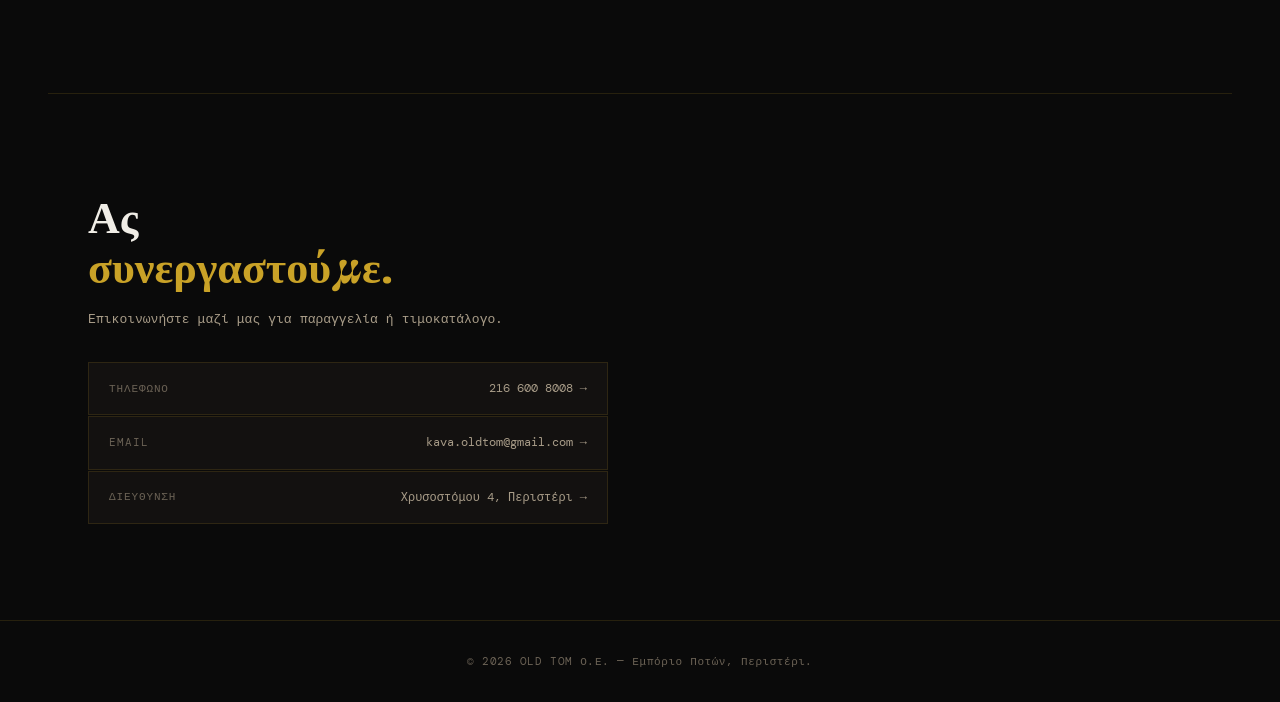
==== commit e8d8d994: "Drop remaining demo wording from titles and the main page CTA" ====
--- a/index.html
+++ b/index.html
@@ -150,10 +150,10 @@
       <p>Η κάβα ελέγχει τη διαθεσιμότητα πριν την έγκριση, ώστε να μην φτάνει ποτέ παραγγελία που δεν μπορεί να ετοιμαστεί.</p>
     </div>
     <div class="login-cta">
-      <span class="login-cta-tag">Δοκιμαστική παρουσίαση</span>
-      <p>Δείτε πώς δουλεύει, και από τη μεριά του πελάτη και από τη μεριά της κάβας.</p>
-      <a href="demo.html" class="btn-primary">Άνοιγμα demo →</a>
-      <p class="login-cta-note">Εικονικά δεδομένα. Δεν χρειάζεται εγγραφή.</p>
+      <span class="login-cta-tag">Για συνεργάτες</span>
+      <p>Συνδεθείτε για να δείτε τον τιμοκατάλογό σας και να στείλετε παραγγελία.</p>
+      <a href="demo.html" class="btn-primary">Σύνδεση →</a>
+      <p class="login-cta-note">Δεν έχετε λογαριασμό; Καλέστε μας στο 216 600 8008.</p>
     </div>
   </div>
 </section>
